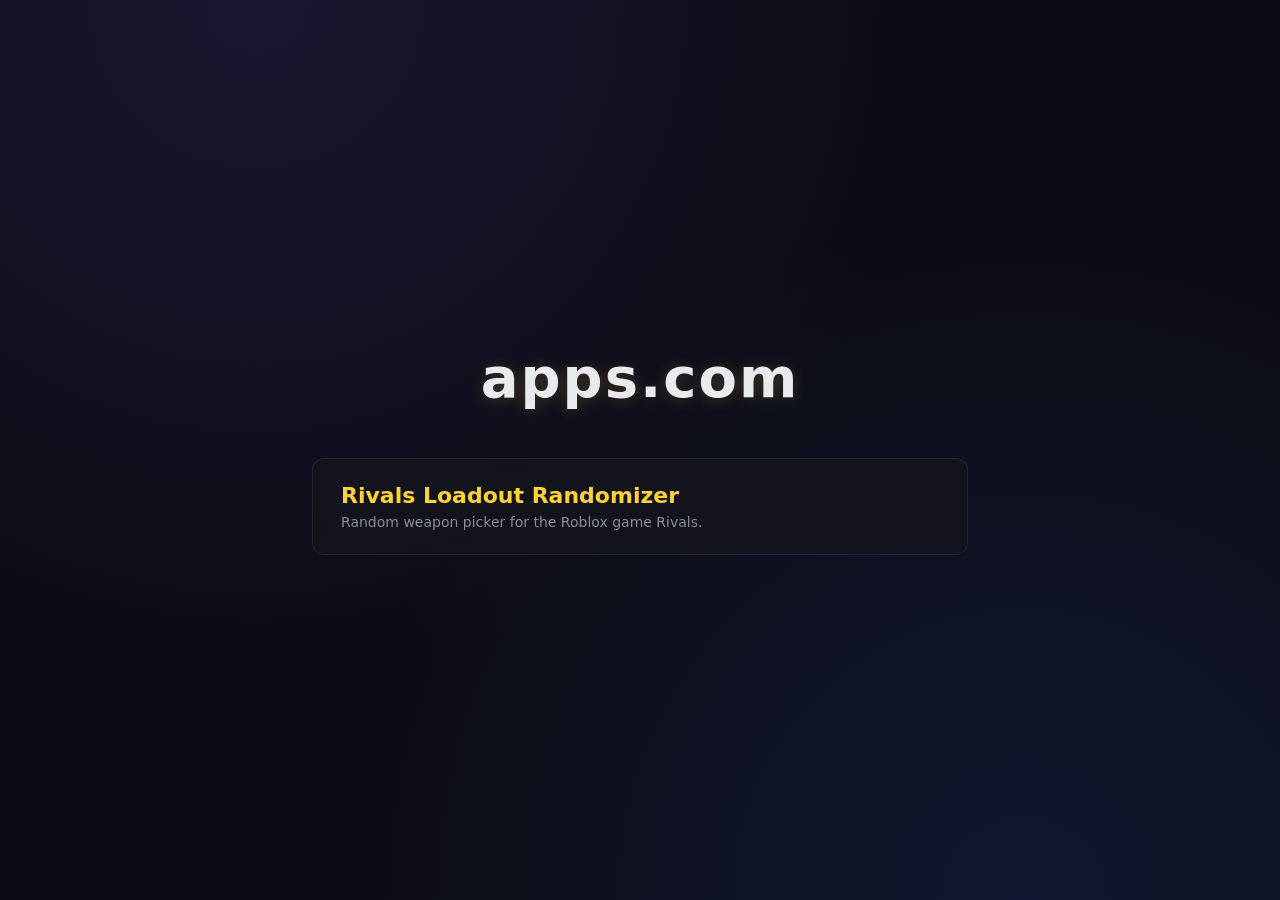
==== index.html @ f02dceb9 "Add landing page at apps root Single-file index.html listing the apps under appscom.xyz/. Card link " ====
<!DOCTYPE html>
<html lang="en">
<head>
  <meta charset="UTF-8">
  <meta name="viewport" content="width=device-width, initial-scale=1">
  <title>apps.com</title>
  <meta property="og:title" content="apps.com">
  <meta property="og:type" content="website">
  <style>
    :root {
      --bg: #0c0c14;
      --panel: rgba(20, 20, 30, 0.85);
      --panel-border: rgba(255, 255, 255, 0.08);
      --accent: #ffd23a;
      --text: #e9eaee;
      --muted: #8a8d99;
    }

    * { box-sizing: border-box; }

    body {
      margin: 0;
      font-family: "Segoe UI", system-ui, -apple-system, sans-serif;
      background:
        radial-gradient(circle at 20% 0%, #1a1530 0%, transparent 50%),
        radial-gradient(circle at 80% 100%, #0f1830 0%, transparent 50%),
        var(--bg);
      color: var(--text);
      min-height: 100vh;
      display: flex;
      align-items: center;
      justify-content: center;
    }

    main {
      width: 100%;
      max-width: 720px;
      padding: 48px 32px;
      text-align: center;
    }

    h1 {
      font-size: 56px;
      font-weight: 800;
      letter-spacing: 2px;
      margin: 0 0 48px;
      text-shadow: 0 2px 16px rgba(255, 210, 58, 0.2);
    }

    .apps {
      list-style: none;
      padding: 0;
      margin: 0;
      display: grid;
      gap: 14px;
    }

    .apps a {
      display: block;
      background: var(--panel);
      border: 1px solid var(--panel-border);
      border-radius: 12px;
      padding: 24px 28px;
      text-decoration: none;
      color: inherit;
      text-align: left;
      backdrop-filter: blur(6px);
      transition: transform 0.15s ease, border-color 0.15s ease, box-shadow 0.2s ease;
    }

    .apps a:hover {
      transform: translateY(-2px);
      border-color: rgba(255, 210, 58, 0.4);
      box-shadow: 0 12px 32px rgba(0, 0, 0, 0.4);
    }

    .apps h2 {
      font-size: 22px;
      font-weight: 700;
      margin: 0 0 6px;
      color: var(--accent);
    }

    .apps p {
      margin: 0;
      color: var(--muted);
      font-size: 14px;
    }

    @media (max-width: 480px) {
      h1 { font-size: 36px; letter-spacing: 1px; }
      main { padding: 32px 20px; }
    }
  </style>
</head>
<body>
  <main>
    <h1>apps.com</h1>

    <ul class="apps">
      <li>
        <a href="rivals-randomizer/index.html">
          <h2>Rivals Loadout Randomizer</h2>
          <p>Random weapon picker for the Roblox game Rivals.</p>
        </a>
      </li>
    </ul>
  </main>
</body>
</html>
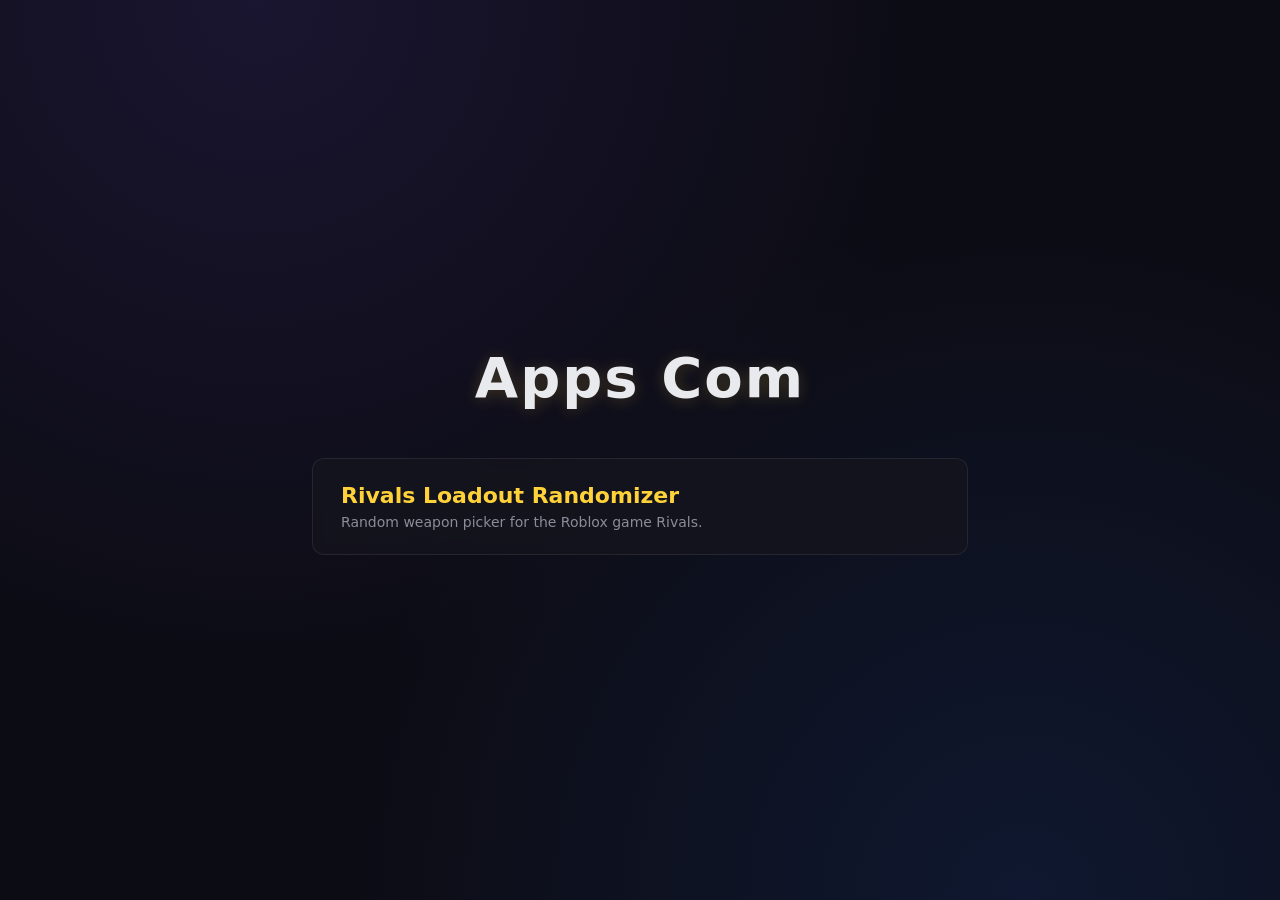
==== commit 0e715a2e: "Rebrand landing page to Apps Com Co-Authored-By: Claude Opus 4.7 (1M context) <noreply@anthropic.com" ====
--- a/index.html
+++ b/index.html
@@ -3,8 +3,8 @@
 <head>
   <meta charset="UTF-8">
   <meta name="viewport" content="width=device-width, initial-scale=1">
-  <title>apps.com</title>
-  <meta property="og:title" content="apps.com">
+  <title>Apps Com</title>
+  <meta property="og:title" content="Apps Com">
   <meta property="og:type" content="website">
   <style>
     :root {
@@ -95,7 +95,7 @@
 </head>
 <body>
   <main>
-    <h1>apps.com</h1>
+    <h1>Apps Com</h1>
 
     <ul class="apps">
       <li>
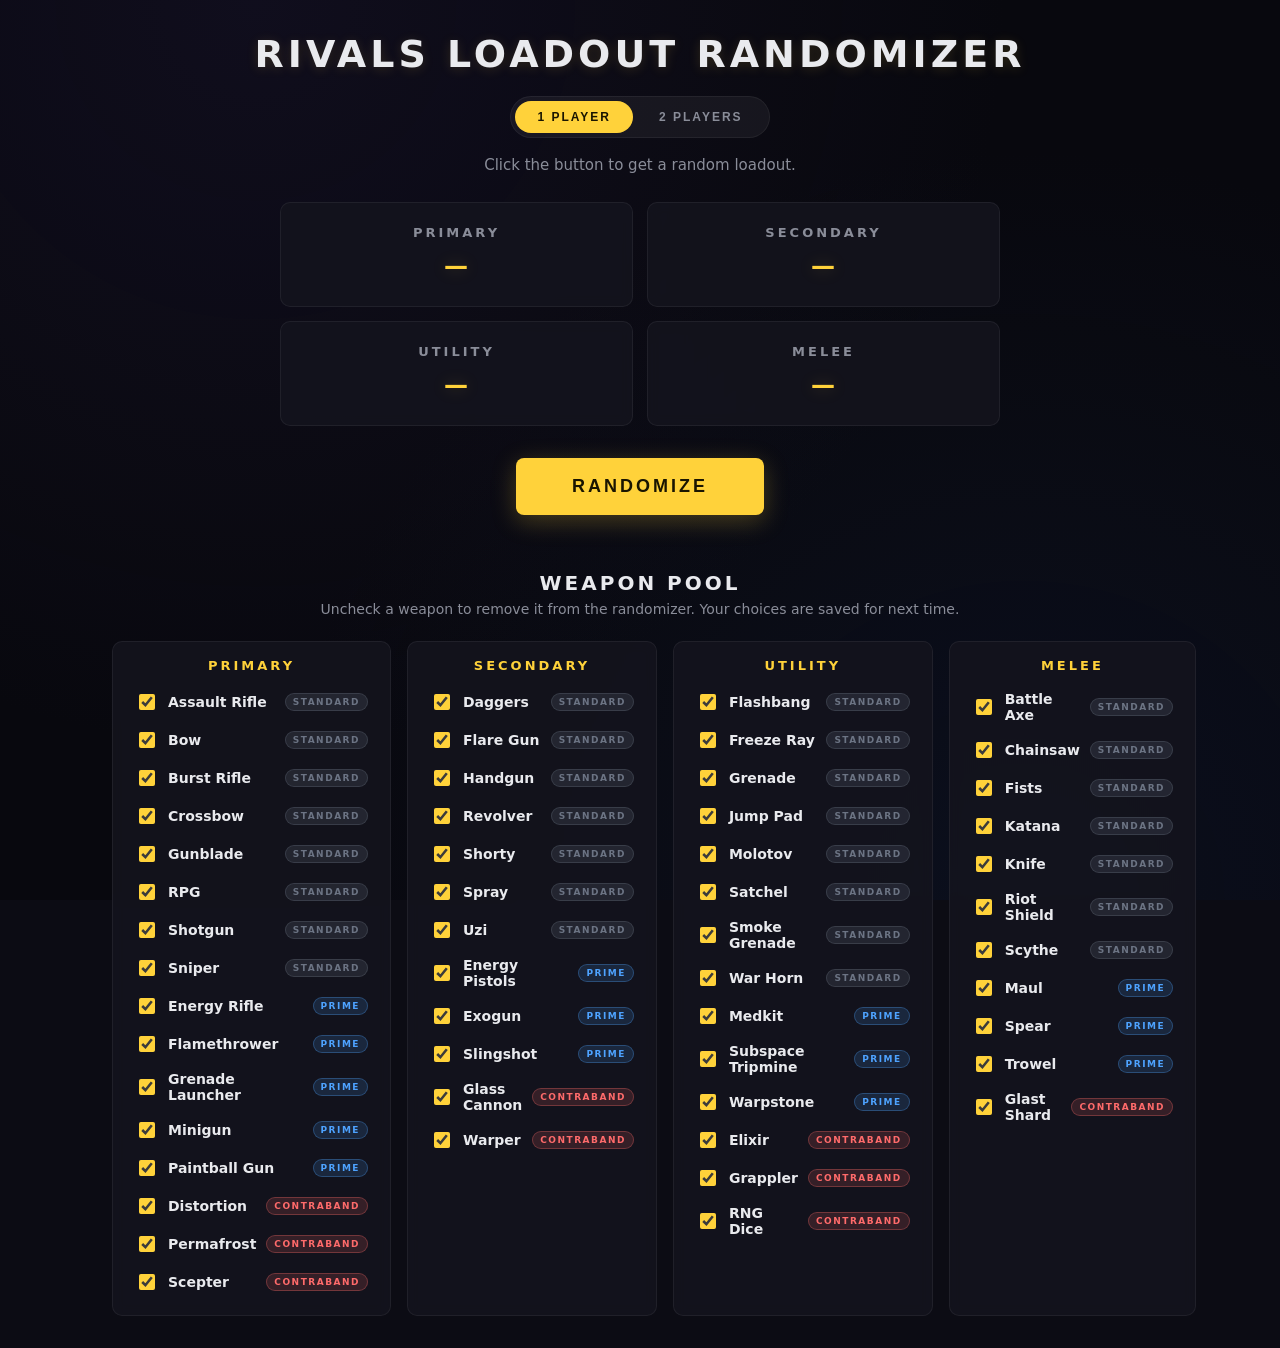
==== commit 4180d5d6: "Move to rivals.appscom.xyz; home page opens the randomizer appscom.xyz becomes the games hub (appsco" ====
--- a/index.html
+++ b/index.html
@@ -3,108 +3,13 @@
 <head>
   <meta charset="UTF-8">
   <meta name="viewport" content="width=device-width, initial-scale=1">
-  <title>Apps Com</title>
-  <meta property="og:title" content="Apps Com">
-  <meta property="og:type" content="website">
-  <style>
-    :root {
-      --bg: #0c0c14;
-      --panel: rgba(20, 20, 30, 0.85);
-      --panel-border: rgba(255, 255, 255, 0.08);
-      --accent: #ffd23a;
-      --text: #e9eaee;
-      --muted: #8a8d99;
-    }
-
-    * { box-sizing: border-box; }
-
-    body {
-      margin: 0;
-      font-family: "Segoe UI", system-ui, -apple-system, sans-serif;
-      background:
-        radial-gradient(circle at 20% 0%, #1a1530 0%, transparent 50%),
-        radial-gradient(circle at 80% 100%, #0f1830 0%, transparent 50%),
-        var(--bg);
-      color: var(--text);
-      min-height: 100vh;
-      display: flex;
-      align-items: center;
-      justify-content: center;
-    }
-
-    main {
-      width: 100%;
-      max-width: 720px;
-      padding: 48px 32px;
-      text-align: center;
-    }
-
-    h1 {
-      font-size: 56px;
-      font-weight: 800;
-      letter-spacing: 2px;
-      margin: 0 0 48px;
-      text-shadow: 0 2px 16px rgba(255, 210, 58, 0.2);
-    }
-
-    .apps {
-      list-style: none;
-      padding: 0;
-      margin: 0;
-      display: grid;
-      gap: 14px;
-    }
-
-    .apps a {
-      display: block;
-      background: var(--panel);
-      border: 1px solid var(--panel-border);
-      border-radius: 12px;
-      padding: 24px 28px;
-      text-decoration: none;
-      color: inherit;
-      text-align: left;
-      backdrop-filter: blur(6px);
-      transition: transform 0.15s ease, border-color 0.15s ease, box-shadow 0.2s ease;
-    }
-
-    .apps a:hover {
-      transform: translateY(-2px);
-      border-color: rgba(255, 210, 58, 0.4);
-      box-shadow: 0 12px 32px rgba(0, 0, 0, 0.4);
-    }
-
-    .apps h2 {
-      font-size: 22px;
-      font-weight: 700;
-      margin: 0 0 6px;
-      color: var(--accent);
-    }
-
-    .apps p {
-      margin: 0;
-      color: var(--muted);
-      font-size: 14px;
-    }
-
-    @media (max-width: 480px) {
-      h1 { font-size: 36px; letter-spacing: 1px; }
-      main { padding: 32px 20px; }
-    }
-  </style>
+  <title>Rivals Loadout Randomizer</title>
+  <!-- This site now lives at rivals.appscom.xyz; the appscom.xyz home page is the games hub. -->
+  <meta http-equiv="refresh" content="0; url=rivals-randomizer/">
+  <link rel="canonical" href="https://rivals.appscom.xyz/rivals-randomizer/">
+  <style>body{margin:0;background:#0c0c14;color:#e9eaee;font-family:system-ui,sans-serif;display:flex;min-height:100vh;align-items:center;justify-content:center}a{color:#ffd23a}</style>
 </head>
 <body>
-  <main>
-    <h1>Apps Com</h1>
-
-    <ul class="apps">
-      <li>
-        <a href="rivals-randomizer/index.html">
-          <h2>Rivals Loadout Randomizer</h2>
-          <p>Random weapon picker for the Roblox game Rivals.</p>
-        </a>
-      </li>
-    </ul>
-  </main>
+  <p><a href="rivals-randomizer/">Open the Rivals Loadout Randomizer</a></p>
 </body>
 </html>
